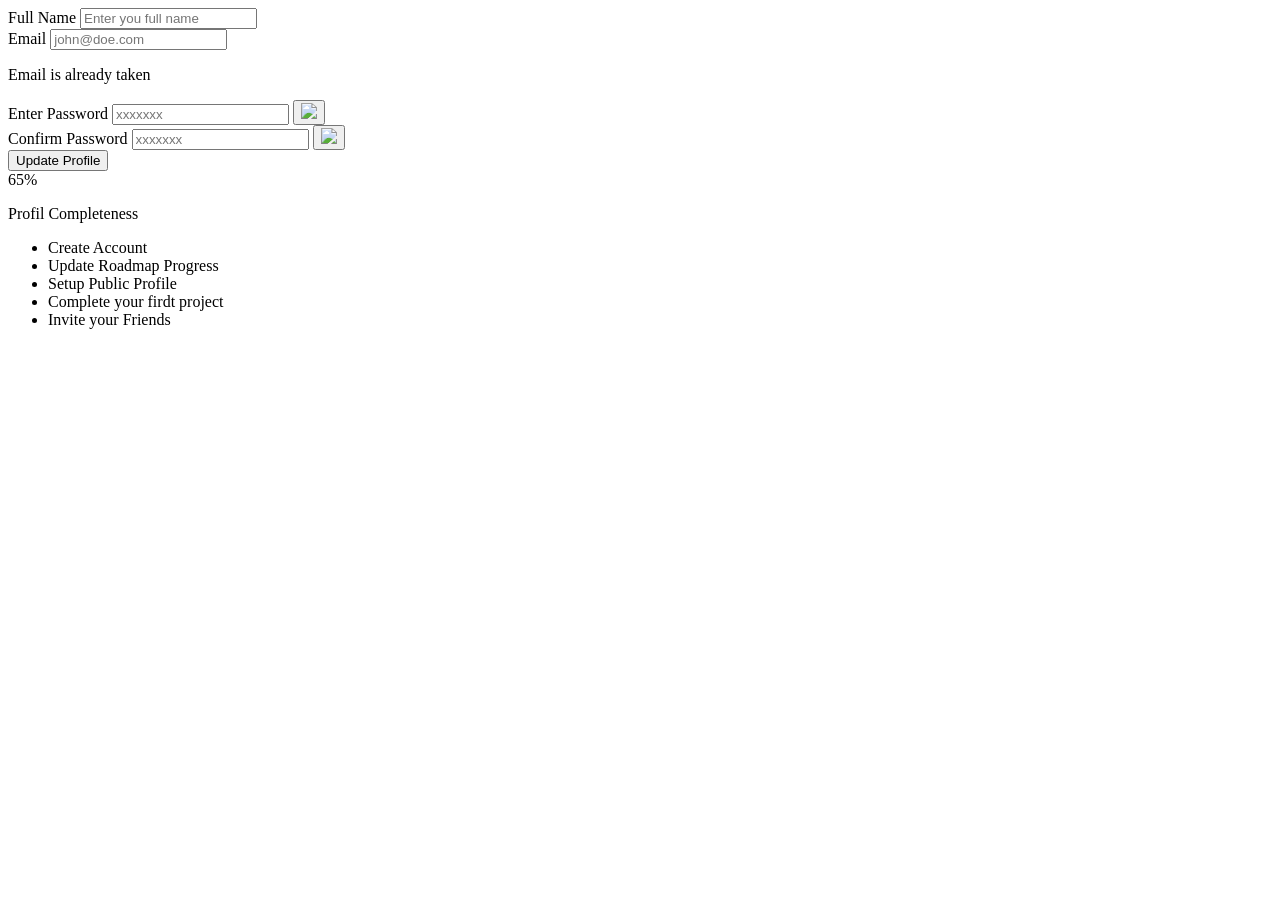
==== Frontend/Accessible_Form_UI/index.html @ f55adaed "Create index.html & style.css files for Accessible Form UI." ====
<!DOCTYPE html>
<html lang="en">
<head>
    <meta charset="UTF-8">
    <meta name="viewport" content="width=device-width, initial-scale=1.0">

    <!-- meta data for SEO -->
    <meta name="author" content="Ayendev">
    <meta name="keywords" content="HTML,CSS,LAYOUT,ACCESSIBLE FORM">
    <meta name="description" content="Create an accessible form UI using HTML and CSS">
    <!-- meta data for sharing -->
    <meta property="og:title" content="Accessible Form UI">
    <meta property="og:url" url="https://roadmap.sh/projects/accessible-form-ui">
    <!-- Style -->
    <link rel="stylesheet" href="FormUi.css">
    <!-- Fonts -->
    <link rel="preconnect" href="https://fonts.googleapis.com">
    <link rel="preconnect" href="https://fonts.gstatic.com" crossorigin>
    <link href="https://fonts.googleapis.com/css2?family=Reddit+Mono:wght@200..900&family=Roboto+Flex:opsz,wght@8..144,100..1000&family=Roboto+Serif:ital,opsz,wght@0,8..144,100..900;1,8..144,100..900&display=swap" rel="stylesheet">

    <title>ACCESSIBLE FORM UI</title>
</head>
<body>
<div class="container">

    <div class="form">
        <form>
            <div class="form_group">
                <label for="user_fullname">Full Name</label>
                <input id="user_fullname" name="fullname" type="text" placeholder="Enter you full name" required aria-required="true">
            </div>
            <div class="form_group">
                <label for="user_email">Email</label>
                <input id="user_email" name="email" type="email" class="error" placeholder="john@doe.com" required>
                <p class="error_message">Email is already taken</p>
            </div>
            <div class="form_group">
                <label for="user_password">Enter Password</label>
                <input id="user_password" name="password" type="password" placeholder="xxxxxxx">
                <button type="button" class="eye visible"><img src="./images/oeil.png"></button>
            </div>
            <div class="form_group">
                <label for="user_c_password">Confirm Password</label>
                <input id="user_c_password" name="c_password" type="password" placeholder="xxxxxxx">
                <button type="button" class="eye hide"><img src="./images/cacher.png"></button>
            </div>
            <div class="form_button">
                <button type="submit" name="upadte_profile">Update Profile</button>
            </div>
        </form>
    </div>
    <div class="scalable">
        <div class="percent">
            <span>65%</span>
        </div>
        <p>Profil Completeness</p>
        <div class="card">
            <ul>
                <li class="barred">Create Account</li>
                <li class="barred">Update Roadmap Progress</li>
                <li class="barred">Setup Public Profile</li>
                <li>Complete your firdt project</li>
                <li>Invite your Friends</li>
            </ul>
        </div>
    </div>

</div>
</body>
</html>
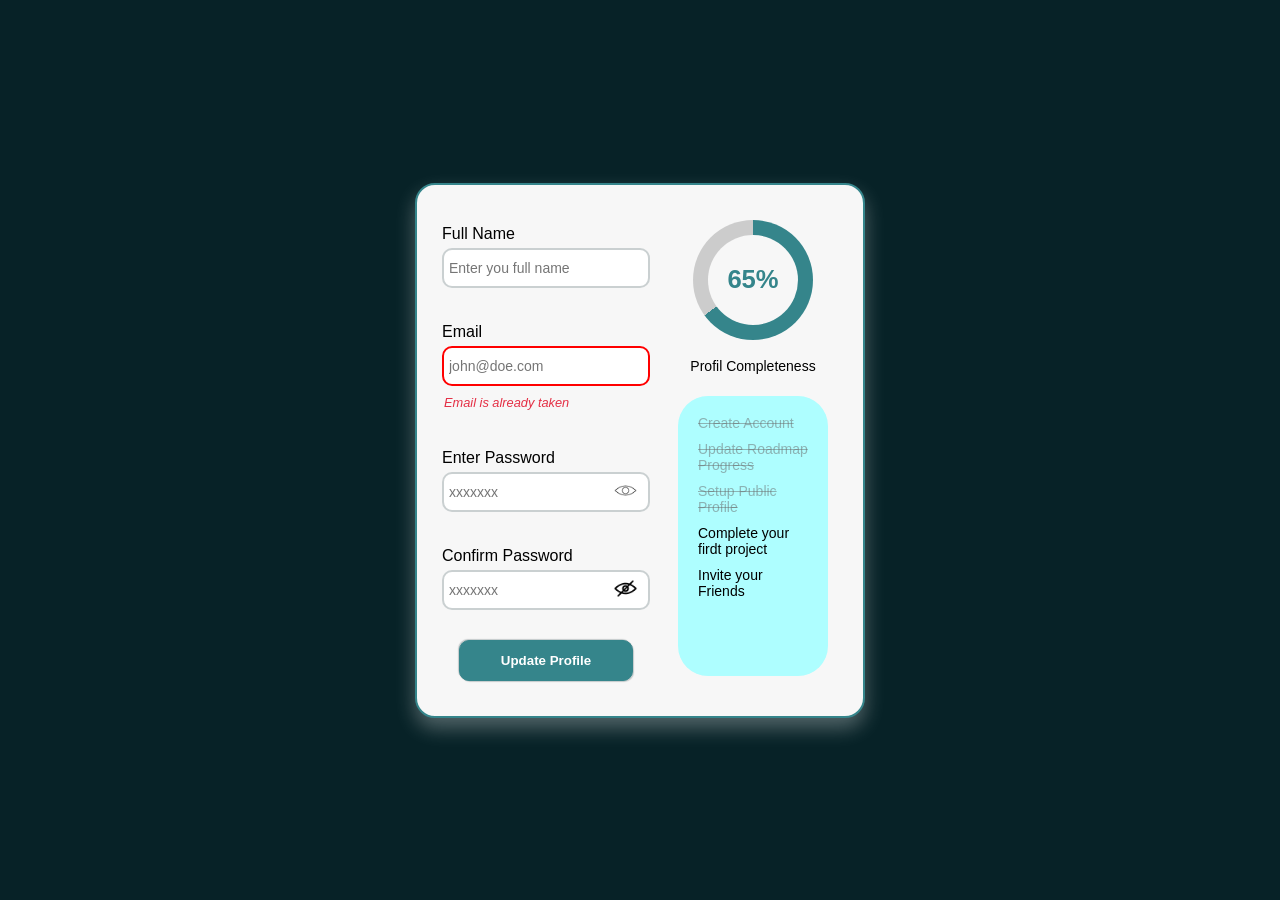
==== commit 97f5dcf8: "Project Accessible Form UI terminate." ====
--- a/Frontend/Accessible_Form_UI/index.html
+++ b/Frontend/Accessible_Form_UI/index.html
@@ -5,14 +5,14 @@
     <meta name="viewport" content="width=device-width, initial-scale=1.0">
 
     <!-- meta data for SEO -->
-    <meta name="author" content="Ayendev">
+    <meta name="author" content="Yadesi">
     <meta name="keywords" content="HTML,CSS,LAYOUT,ACCESSIBLE FORM">
     <meta name="description" content="Create an accessible form UI using HTML and CSS">
     <!-- meta data for sharing -->
     <meta property="og:title" content="Accessible Form UI">
     <meta property="og:url" url="https://roadmap.sh/projects/accessible-form-ui">
     <!-- Style -->
-    <link rel="stylesheet" href="FormUi.css">
+    <link rel="stylesheet" href="style.css">
     <!-- Fonts -->
     <link rel="preconnect" href="https://fonts.googleapis.com">
     <link rel="preconnect" href="https://fonts.gstatic.com" crossorigin>
@@ -22,7 +22,6 @@
 </head>
 <body>
 <div class="container">
-
     <div class="form">
         <form>
             <div class="form_group">
@@ -37,12 +36,12 @@
             <div class="form_group">
                 <label for="user_password">Enter Password</label>
                 <input id="user_password" name="password" type="password" placeholder="xxxxxxx">
-                <button type="button" class="eye visible"><img src="./images/oeil.png"></button>
+                <button type="button" class="eye visible"><img src="icons/oeil.png"></button>
             </div>
             <div class="form_group">
                 <label for="user_c_password">Confirm Password</label>
                 <input id="user_c_password" name="c_password" type="password" placeholder="xxxxxxx">
-                <button type="button" class="eye hide"><img src="./images/cacher.png"></button>
+                <button type="button" class="eye hide"><img src="icons/cacher.png"></button>
             </div>
             <div class="form_button">
                 <button type="submit" name="upadte_profile">Update Profile</button>
@@ -64,7 +63,6 @@
             </ul>
         </div>
     </div>
-
 </div>
 </body>
 </html>
--- a/Frontend/Accessible_Form_UI/style.css
+++ b/Frontend/Accessible_Form_UI/style.css
@@ -0,0 +1,235 @@
+*, *:before, *:after {
+    box-sizing: border-box;
+}
+
+
+body{
+    width: 100%;
+    height: 100vh;
+    display: flex;
+    flex-direction: column;
+    align-items: center;
+    justify-content: center;
+    font-family: "Roboto", sans-serif;
+    font-optical-sizing: auto;
+    background-color: #072227;
+    margin: 0;
+    padding: 0;
+}
+
+.container{
+    width: 450px;
+    display: flex;
+    flex-direction: row;
+    margin: 0 auto;
+    gap: 8px;
+    border: 2px solid #35858B;
+    border-radius: 20px;
+    padding: 35px 20px;
+    box-shadow: 0 10px 20px rgba(255, 255, 255, 0.3);
+    background-color: #F7F7F7;
+}
+
+
+.form{
+    flex: 1;
+}
+
+
+
+.form_group{
+    position: relative;
+    display: flex;
+    flex-direction: column;
+    align-items: start;
+    justify-content: flex-start;
+    margin-bottom: 25px;
+    row-gap: 5px;
+    width: 100%;
+    padding: 5px;
+}
+
+label{
+    font-weight: 500;
+}
+
+
+input{
+    border: 2px solid rgba(7, 34, 39, 0.21);
+    border-radius: 10px;
+    height: 40px;
+    width: 100%;
+    padding-left: 5px;
+    font-weight: 500;
+    font-size: 14px;
+}
+
+input:focus{
+    border: 1px solid #35858B;
+    outline: 1px solid #35858B;
+}
+
+.error{
+    border: 2px solid red;
+    color: #E42F45;
+}
+
+.error[placeholder]{
+    color: #E42F45;
+    opacity: 1;
+}
+
+.error[value]{
+    color: #E42F45;
+}
+
+.error_message{
+    padding: 4px 2px;
+    margin: 0;
+    text-align: start;
+    font-size: 0.8em;
+    color: #E42F45;
+    font-style: italic;
+}
+
+.form_button{
+    display: flex;
+}
+
+button{
+    padding: 12px 40px;
+    margin: 0 auto;
+    width: 80%;
+    background-color: #35858B;
+    border: 1px solid #35858B;
+    border-radius: 10px;
+    box-shadow: 1px 1px 1px 0 rgba(7, 34, 39, 0.21), -1px -1px 1px 0 rgba(7, 34, 39, 0.21);
+    color: white;
+    font-weight: bold;
+
+}
+
+button:active{
+    transition: box-shadow 0.2s;
+    box-shadow: 2px 2px 8px 0 rgba(0, 0, 0, 0.2), -2px -2px 8px 0 rgba(0, 0, 0, 0.19);
+}
+
+.eye{
+    position: absolute;
+    width: 30px;
+    height: 30px;
+    padding: 0px;
+    border: none;
+    right: 15px;
+    bottom: 10px;
+    z-index: 2;
+    cursor: pointer;
+    border-radius: 50px;
+    background-color: transparent;
+    box-shadow: none;
+}
+
+.visible:focus-visible::before , .hide:focus-visible::before{
+    content: "Password is visible";
+    position: absolute;
+    top: -31px;
+    left: -40px;
+    padding: 5px;
+    width: 115px;
+    height: 25px;
+    background-color: rgba(7, 34, 39, 0.21);
+    transition: box-shadow 0.2s;
+    z-index: 2;
+    border-radius: 20px;
+    opacity: 0.7;
+    font-weight: bold;
+    font-size: 10px;
+    color: white;
+}
+
+.visible:active,.hide:active{
+    outline: none;
+    background-color: rgba(103, 103, 103, 0.09);
+}
+
+.eye img{
+    object-fit: cover;
+    width: 25px;
+    height: 25px;
+}
+
+
+/*------ ------*/
+
+.scalable{
+    flex-basis: 180px;
+    display: flex;
+    flex-direction: column;
+    align-items: center;
+    justify-content: space-between;
+    height: auto;
+}
+
+.scalable p {
+    font-weight: 500;
+    font-size: 14px;
+    line-height: 1.5rem;
+}
+
+.percent{
+    width: 120px;
+    height: 120px;
+    border-radius: 50%;
+    background: conic-gradient(#35858B 0% 65%, #ccc 65% 100%);
+    display: flex;
+    align-items: center;
+    justify-content: center;
+    font-size: 24px;
+    font-weight: bold;
+    color: rgba(103, 103, 103, 0.09);
+    position: relative;
+}
+
+.percent::before {
+    content: "";
+    width: 90px;
+    height: 90px;
+    background: #F7F7F7;
+    border-radius: 50%;
+    position: absolute;
+}
+
+span{
+    margin: 0;
+    padding: 0;
+    color: #35858B;
+    font-weight: bold;
+    font-size: 1.6rem;
+    position: relative;
+    z-index: 1;
+}
+
+.card{
+    border-radius: 30px;
+    height: 280px;
+    margin: auto 15px ;
+    word-break: keep-all;
+    word-wrap: break-word;
+    background-color: #AEFEFF;
+    font-size: 14px;
+}
+
+.card ul {
+    list-style: none;
+    padding: 0 15px;
+}
+
+.card ul li{
+    padding: 5px;
+    text-align: start;
+}
+
+.barred{
+    text-decoration: line-through;
+    color: rgba(103, 103, 103, 0.49);
+}
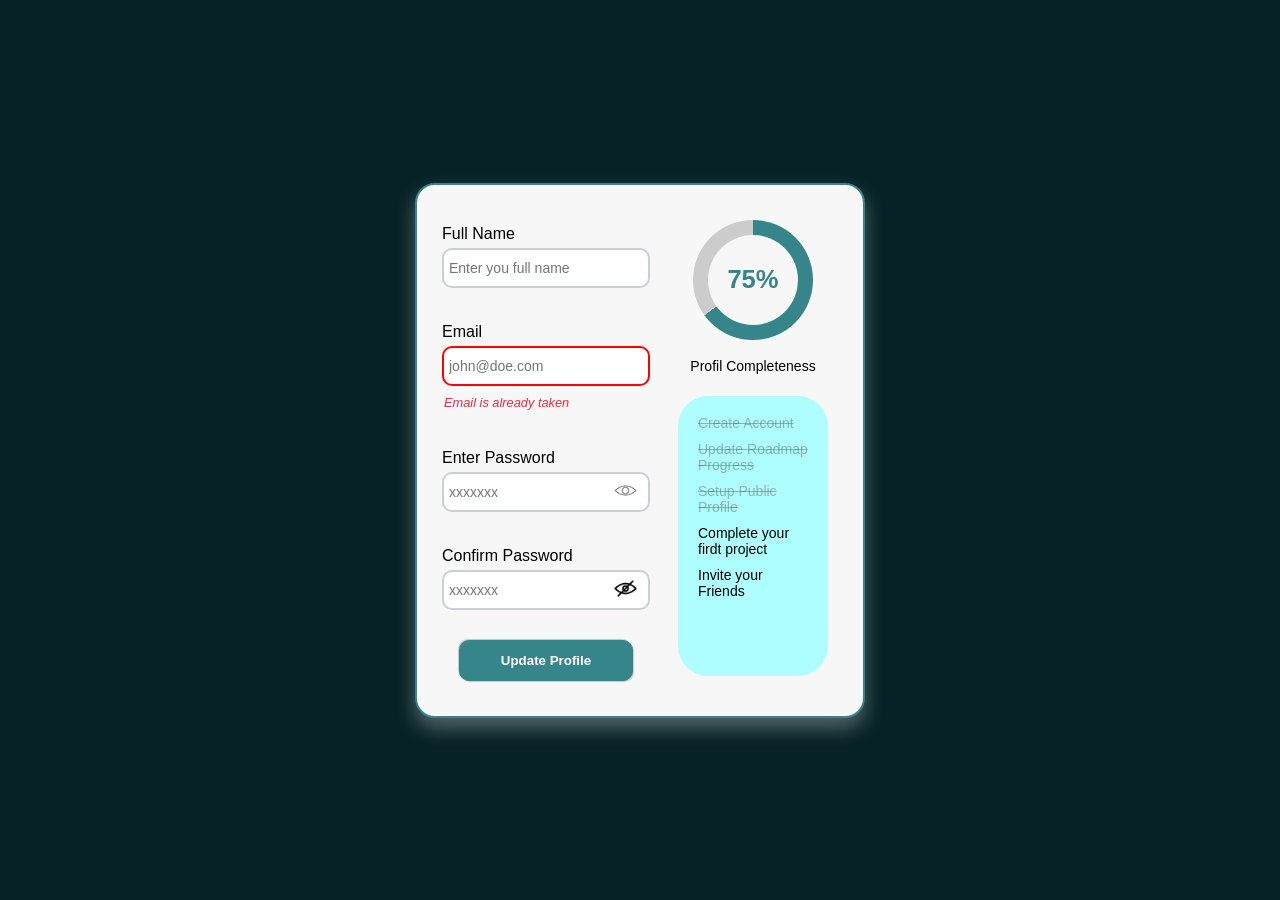
==== commit 03b373db: "Project Accessible Form UI terminate." ====
--- a/Frontend/Accessible_Form_UI/index.html
+++ b/Frontend/Accessible_Form_UI/index.html
@@ -50,7 +50,7 @@
     </div>
     <div class="scalable">
         <div class="percent">
-            <span>65%</span>
+            <span>75%</span>
         </div>
         <p>Profil Completeness</p>
         <div class="card">
